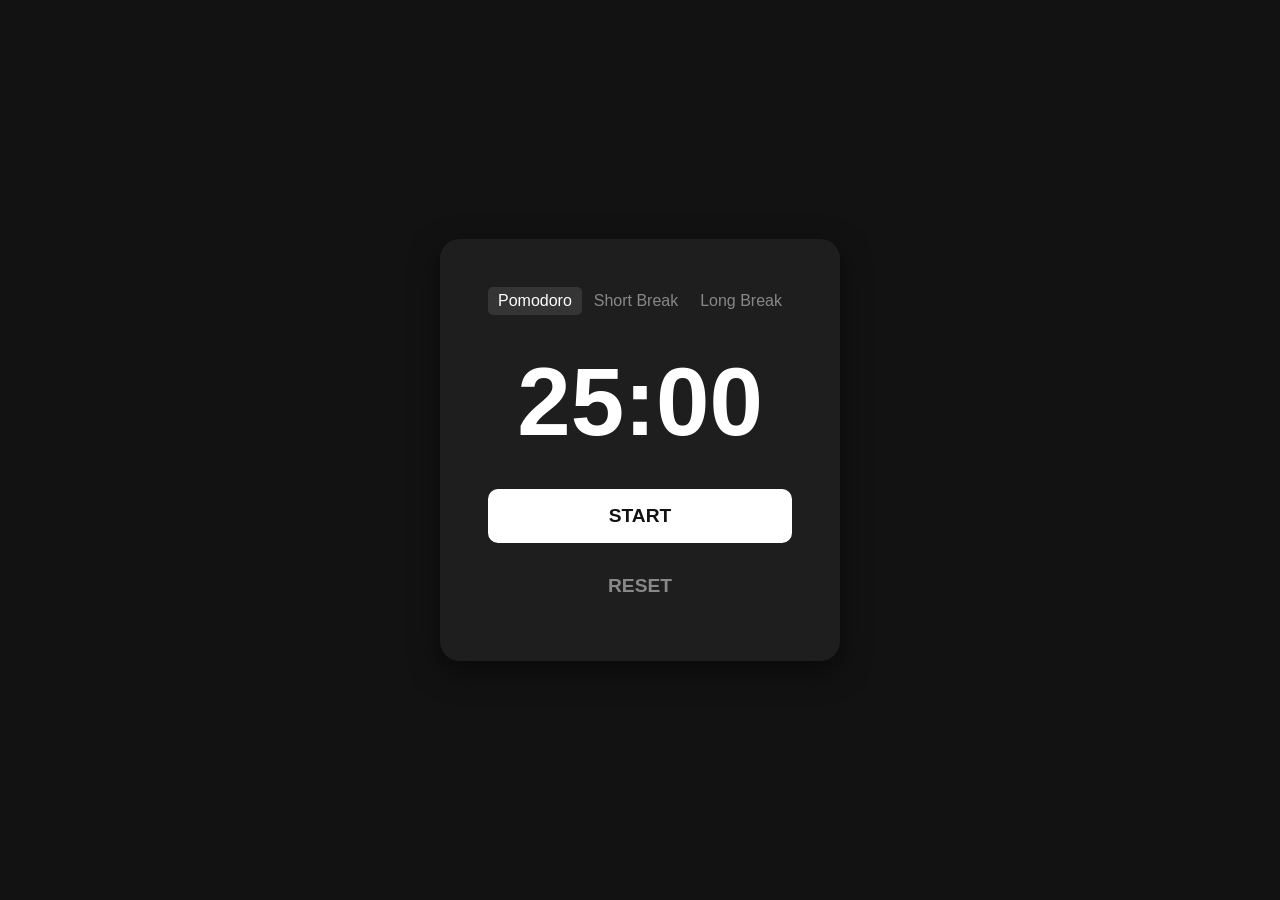
==== index.html @ 98752423 "Initial commit: Pomodoro App" ====
<!DOCTYPE html>
<html lang="ko">
<head>
    <meta charset="UTF-8">
    <meta name="viewport" content="width=device-width, initial-scale=1.0">
    <title>Tae's Pomodoro</title>
    <link rel="stylesheet" href="style.css">
</head>
<body>
    <div class="container">
        <div class="timer-box">
            <div class="mode-buttons">
                <button id="pomodoro" class="active">Pomodoro</button>
                <button id="short-break">Short Break</button>
                <button id="long-break">Long Break</button>
            </div>
            <div class="timer-display">
                <span id="minutes">25</span>:<span id="seconds">00</span>
            </div>
            <div class="controls">
                <button id="start-pause">START</button>
                <button id="reset">RESET</button>
            </div>
        </div>
    </div>
    <script src="script.js"></script>
</body>
</html>
---- style.css ----
:root {
    --bg-color: #121212;
    --box-bg: #1e1e1e;
    --text-primary: #ffffff;
    --accent-color: #ff5252;
    --btn-hover: #ff7675;
}

* {
    margin: 0;
    padding: 0;
    box-sizing: border-box;
}

body {
    font-family: -apple-system, BlinkMacSystemFont, "Segoe UI", Roboto, Helvetica, Arial, sans-serif;
    background-color: var(--bg-color);
    color: var(--text-primary);
    display: flex;
    justify-content: center;
    align-items: center;
    height: 100vh;
}

.container {
    text-align: center;
}

.timer-box {
    background-color: var(--box-bg);
    padding: 3rem;
    border-radius: 20px;
    box-shadow: 0 10px 30px rgba(0, 0, 0, 0.5);
    width: 400px;
}

.mode-buttons {
    display: flex;
    justify-content: space-between;
    margin-bottom: 2rem;
}

.mode-buttons button {
    background: transparent;
    border: none;
    color: #888;
    font-size: 1rem;
    cursor: pointer;
    padding: 5px 10px;
    border-radius: 5px;
    transition: all 0.3s;
}

.mode-buttons button.active {
    color: var(--text-primary);
    background-color: rgba(255, 255, 255, 0.1);
}

.timer-display {
    font-size: 6rem;
    font-weight: bold;
    margin-bottom: 2rem;
    font-variant-numeric: tabular-nums;
}

.controls {
    display: flex;
    flex-direction: column;
    gap: 1rem;
}

.controls button {
    padding: 1rem;
    font-size: 1.2rem;
    font-weight: bold;
    border: none;
    border-radius: 10px;
    cursor: pointer;
    transition: background 0.2s;
}

#start-pause {
    background-color: var(--text-primary);
    color: var(--bg-color);
}

#start-pause:hover {
    background-color: #e0e0e0;
}

#reset {
    background-color: transparent;
    color: #888;
}

#reset:hover {
    color: var(--text-primary);
}
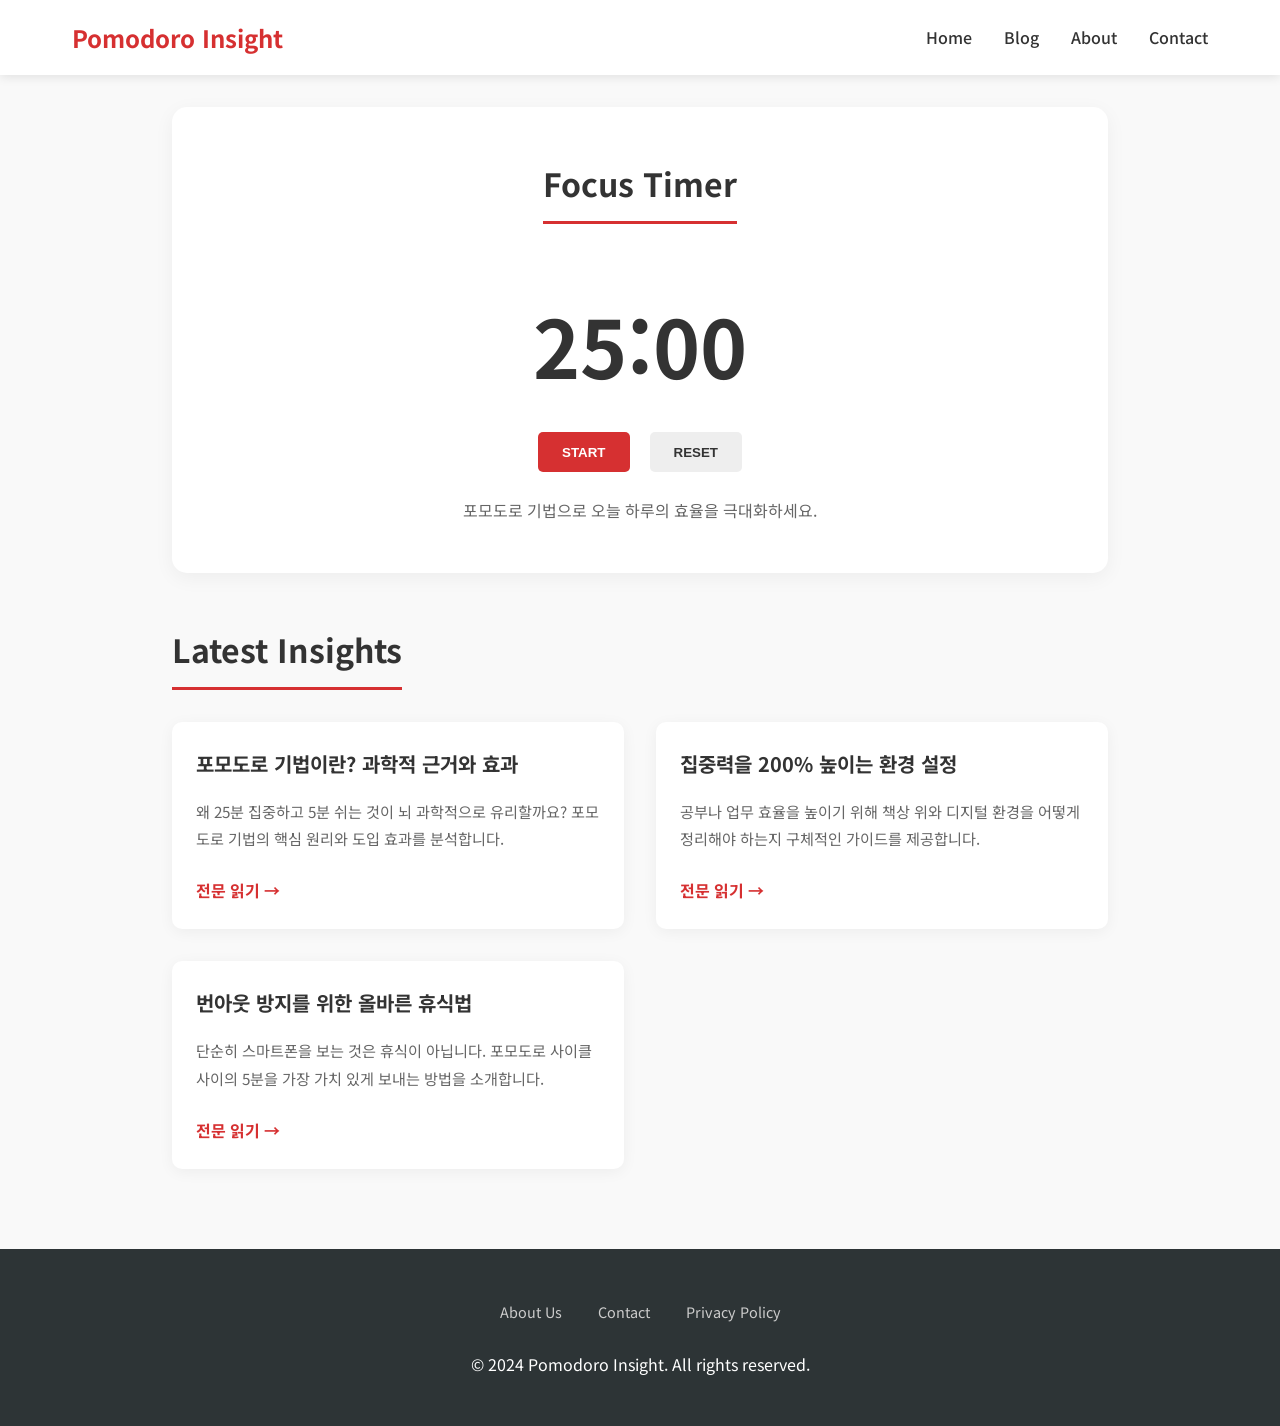
==== commit 7548e3d2: "Update site: AdSense optimized productivity blog with Pomodoro timer" ====
--- a/index.html
+++ b/index.html
@@ -3,26 +3,74 @@
 <head>
     <meta charset="UTF-8">
     <meta name="viewport" content="width=device-width, initial-scale=1.0">
-    <title>Tae's Pomodoro</title>
+    <meta name="description" content="집중력 향상을 위한 최고의 포모도로 타이머와 생산성 팁을 제공합니다.">
+    <title>생산성의 시작, 포모도로 타이머 | Pomodoro Insight</title>
     <link rel="stylesheet" href="style.css">
+    <link href="https://fonts.googleapis.com/css2?family=Noto+Sans+KR:wght@400;500;700&display=swap" rel="stylesheet">
 </head>
 <body>
-    <div class="container">
-        <div class="timer-box">
-            <div class="mode-buttons">
-                <button id="pomodoro" class="active">Pomodoro</button>
-                <button id="short-break">Short Break</button>
-                <button id="long-break">Long Break</button>
+    <header>
+        <nav>
+            <a href="index.html" class="logo">Pomodoro Insight</a>
+            <ul>
+                <li><a href="index.html">Home</a></li>
+                <li><a href="blog.html">Blog</a></li>
+                <li><a href="about.html">About</a></li>
+                <li><a href="contact.html">Contact</a></li>
+            </ul>
+        </nav>
+    </header>
+
+    <main>
+        <section class="hero">
+            <h1 class="section-title">Focus Timer</h1>
+            <div class="timer-container">
+                <div id="timer-display">25:00</div>
+                <div class="timer-controls">
+                    <button id="start-btn" class="btn-primary">START</button>
+                    <button id="reset-btn" class="btn-secondary">RESET</button>
+                </div>
             </div>
-            <div class="timer-display">
-                <span id="minutes">25</span>:<span id="seconds">00</span>
+            <p style="margin-top: 1.5rem; color: #666;">포모도로 기법으로 오늘 하루의 효율을 극대화하세요.</p>
+        </section>
+
+        <section>
+            <h2 class="section-title">Latest Insights</h2>
+            <div class="blog-grid">
+                <article class="blog-card">
+                    <div class="blog-content">
+                        <h3>포모도로 기법이란? 과학적 근거와 효과</h3>
+                        <p>왜 25분 집중하고 5분 쉬는 것이 뇌 과학적으로 유리할까요? 포모도로 기법의 핵심 원리와 도입 효과를 분석합니다.</p>
+                        <a href="posts/post-1.html" class="read-more">전문 읽기 &rarr;</a>
+                    </div>
+                </article>
+                <article class="blog-card">
+                    <div class="blog-content">
+                        <h3>집중력을 200% 높이는 환경 설정</h3>
+                        <p>공부나 업무 효율을 높이기 위해 책상 위와 디지털 환경을 어떻게 정리해야 하는지 구체적인 가이드를 제공합니다.</p>
+                        <a href="posts/post-2.html" class="read-more">전문 읽기 &rarr;</a>
+                    </div>
+                </article>
+                <article class="blog-card">
+                    <div class="blog-content">
+                        <h3>번아웃 방지를 위한 올바른 휴식법</h3>
+                        <p>단순히 스마트폰을 보는 것은 휴식이 아닙니다. 포모도로 사이클 사이의 5분을 가장 가치 있게 보내는 방법을 소개합니다.</p>
+                        <a href="posts/post-3.html" class="read-more">전문 읽기 &rarr;</a>
+                    </div>
+                </article>
             </div>
-            <div class="controls">
-                <button id="start-pause">START</button>
-                <button id="reset">RESET</button>
-            </div>
+        </section>
+    </main>
+
+    <footer>
+        <div class="footer-links">
+            <a href="about.html">About Us</a>
+            <a href="contact.html">Contact</a>
+            <a href="privacy.html">Privacy Policy</a>
         </div>
-    </div>
+        <p>&copy; 2024 Pomodoro Insight. All rights reserved.</p>
+    </footer>
+
     <script src="script.js"></script>
 </body>
 </html>
--- a/style.css
+++ b/style.css
@@ -1,9 +1,10 @@
 :root {
-    --bg-color: #121212;
-    --box-bg: #1e1e1e;
-    --text-primary: #ffffff;
-    --accent-color: #ff5252;
-    --btn-hover: #ff7675;
+    --primary-color: #2d3436;
+    --accent-color: #d63031;
+    --bg-color: #f9f9f9;
+    --text-color: #333;
+    --card-bg: #ffffff;
+    --nav-bg: #ffffff;
 }
 
 * {
@@ -13,86 +14,164 @@
 }
 
 body {
-    font-family: -apple-system, BlinkMacSystemFont, "Segoe UI", Roboto, Helvetica, Arial, sans-serif;
+    font-family: 'Noto Sans KR', sans-serif;
+    line-height: 1.8;
+    color: var(--text-color);
     background-color: var(--bg-color);
-    color: var(--text-primary);
-    display: flex;
-    justify-content: center;
-    align-items: center;
-    height: 100vh;
 }
 
-.container {
+header {
+    background: var(--nav-bg);
+    box-shadow: 0 2px 10px rgba(0,0,0,0.1);
+    position: sticky;
+    top: 0;
+    z-index: 1000;
+}
+
+nav {
+    max-width: 1200px;
+    margin: 0 auto;
+    display: flex;
+    justify-content: space-between;
+    align-items: center;
+    padding: 1rem 2rem;
+}
+
+.logo {
+    font-size: 1.5rem;
+    font-weight: bold;
+    color: var(--accent-color);
+    text-decoration: none;
+}
+
+nav ul {
+    display: flex;
+    list-style: none;
+}
+
+nav ul li {
+    margin-left: 2rem;
+}
+
+nav ul li a {
+    text-decoration: none;
+    color: var(--text-color);
+    font-weight: 500;
+    transition: color 0.3s;
+}
+
+nav ul li a:hover {
+    color: var(--accent-color);
+}
+
+main {
+    max-width: 1000px;
+    margin: 2rem auto;
+    padding: 0 2rem;
+}
+
+.section-title {
+    font-size: 2rem;
+    margin-bottom: 2rem;
+    text-align: center;
+    border-bottom: 3px solid var(--accent-color);
+    display: inline-block;
+    padding-bottom: 0.5rem;
+}
+
+.hero {
+    background: var(--card-bg);
+    padding: 3rem;
+    border-radius: 15px;
+    box-shadow: 0 5px 20px rgba(0,0,0,0.05);
+    margin-bottom: 3rem;
     text-align: center;
 }
 
-.timer-box {
-    background-color: var(--box-bg);
-    padding: 3rem;
-    border-radius: 20px;
-    box-shadow: 0 10px 30px rgba(0, 0, 0, 0.5);
-    width: 400px;
+.blog-grid {
+    display: grid;
+    grid-template-columns: repeat(auto-fit, minmax(300px, 1fr));
+    gap: 2rem;
 }
 
-.mode-buttons {
-    display: flex;
-    justify-content: space-between;
-    margin-bottom: 2rem;
+.blog-card {
+    background: var(--card-bg);
+    border-radius: 10px;
+    overflow: hidden;
+    box-shadow: 0 3px 15px rgba(0,0,0,0.05);
+    transition: transform 0.3s;
 }
 
-.mode-buttons button {
-    background: transparent;
-    border: none;
-    color: #888;
-    font-size: 1rem;
-    cursor: pointer;
-    padding: 5px 10px;
-    border-radius: 5px;
-    transition: all 0.3s;
+.blog-card:hover {
+    transform: translateY(-5px);
 }
 
-.mode-buttons button.active {
-    color: var(--text-primary);
-    background-color: rgba(255, 255, 255, 0.1);
+.blog-content {
+    padding: 1.5rem;
 }
 
-.timer-display {
-    font-size: 6rem;
-    font-weight: bold;
-    margin-bottom: 2rem;
-    font-variant-numeric: tabular-nums;
+.blog-content h3 {
+    margin-bottom: 1rem;
+    font-size: 1.25rem;
 }
 
-.controls {
-    display: flex;
-    flex-direction: column;
-    gap: 1rem;
+.blog-content p {
+    font-size: 0.95rem;
+    color: #666;
+    margin-bottom: 1.5rem;
 }
 
-.controls button {
-    padding: 1rem;
-    font-size: 1.2rem;
+.read-more {
+    color: var(--accent-color);
+    text-decoration: none;
     font-weight: bold;
-    border: none;
-    border-radius: 10px;
-    cursor: pointer;
-    transition: background 0.2s;
 }
 
-#start-pause {
-    background-color: var(--text-primary);
-    color: var(--bg-color);
+footer {
+    background: var(--primary-color);
+    color: #fff;
+    padding: 3rem 2rem;
+    margin-top: 5rem;
+    text-align: center;
 }
 
-#start-pause:hover {
-    background-color: #e0e0e0;
+.footer-links {
+    margin-bottom: 1.5rem;
 }
 
-#reset {
-    background-color: transparent;
-    color: #888;
+.footer-links a {
+    color: #ccc;
+    text-decoration: none;
+    margin: 0 1rem;
+    font-size: 0.9rem;
 }
 
-#reset:hover {
-    color: var(--text-primary);
+/* Timer Styles */
+.timer-container {
+    max-width: 400px;
+    margin: 0 auto;
 }
+
+#timer-display {
+    font-size: 5rem;
+    font-weight: bold;
+    margin: 1rem 0;
+}
+
+.timer-controls button {
+    padding: 0.8rem 1.5rem;
+    margin: 0 0.5rem;
+    border: none;
+    border-radius: 5px;
+    cursor: pointer;
+    font-weight: bold;
+}
+
+.btn-primary { background: var(--accent-color); color: white; }
+.btn-secondary { background: #eee; color: #333; }
+
+@media (max-width: 768px) {
+    nav { flex-direction: column; }
+    nav ul { margin-top: 1rem; }
+    nav ul li { margin: 0 1rem; }
+}
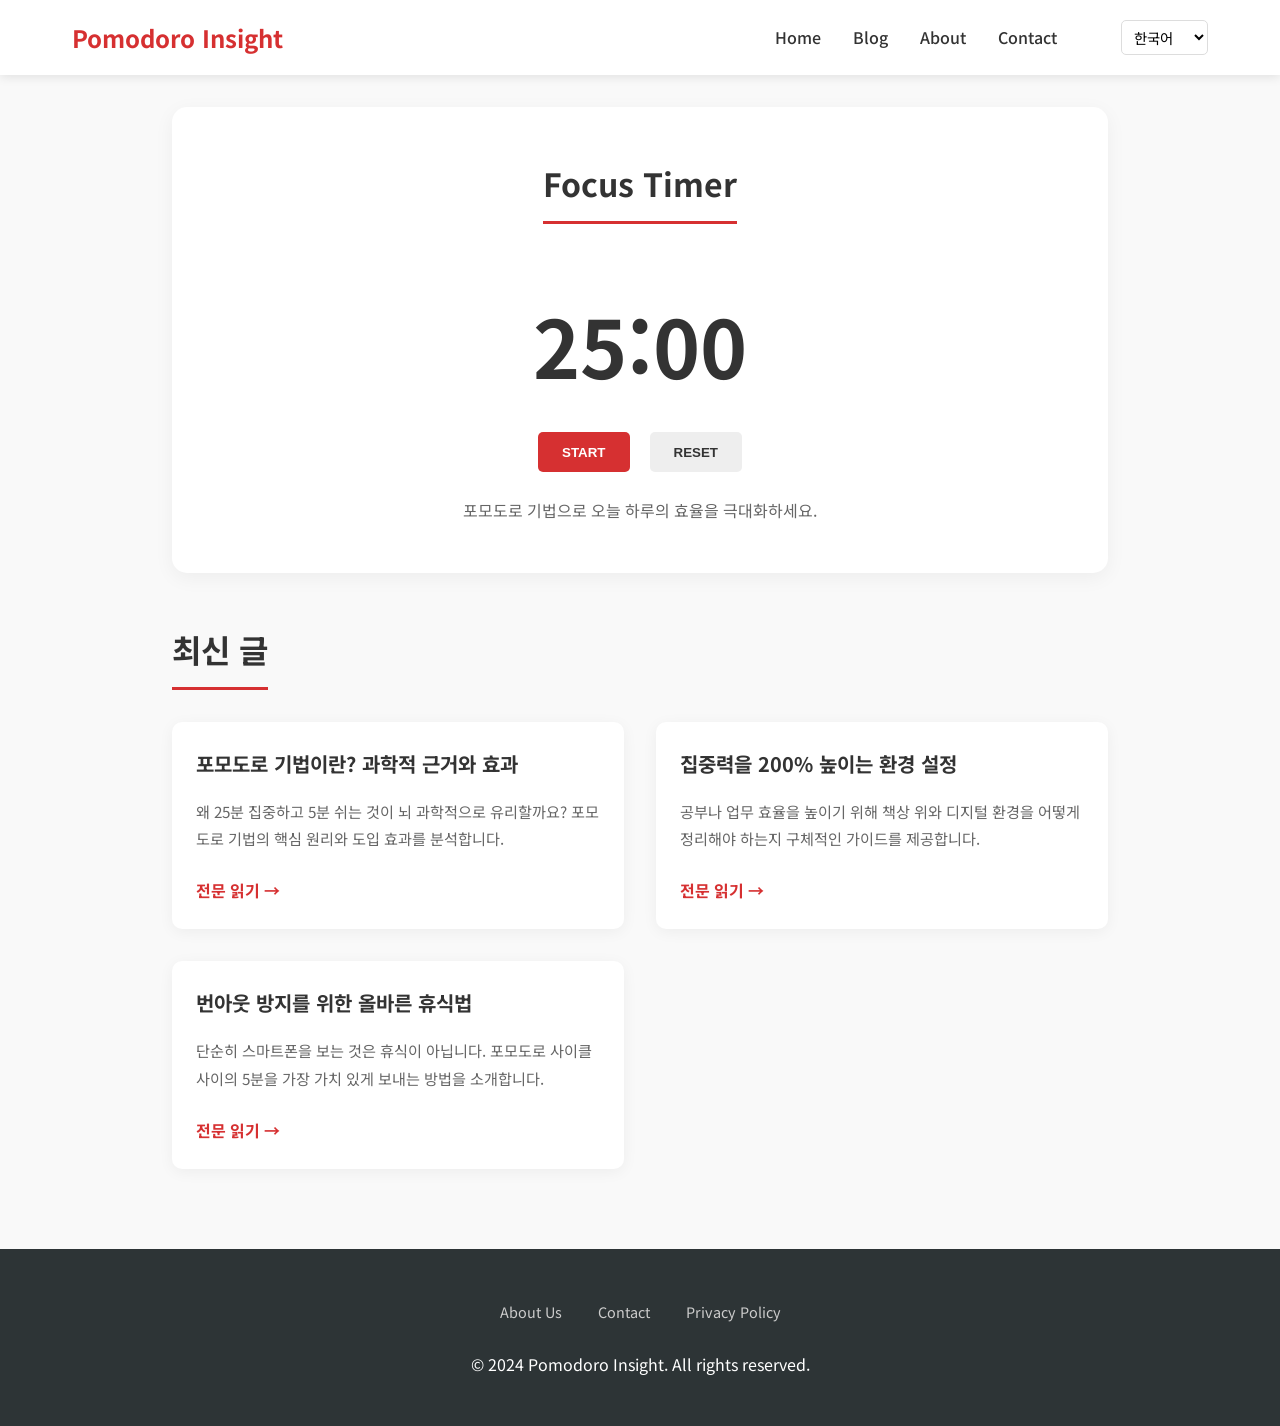
==== commit d6f2dbcd: "Add language selector (KO/EN) to navigation" ====
--- a/index.html
+++ b/index.html
@@ -17,6 +17,12 @@
                 <li><a href="blog.html">Blog</a></li>
                 <li><a href="about.html">About</a></li>
                 <li><a href="contact.html">Contact</a></li>
+                <li>
+                    <select id="lang-select" class="lang-selector">
+                        <option value="ko" selected>한국어</option>
+                        <option value="en">English</option>
+                    </select>
+                </li>
             </ul>
         </nav>
     </header>
--- a/style.css
+++ b/style.css
@@ -47,6 +47,23 @@
 nav ul {
     display: flex;
     list-style: none;
+    align-items: center;
+}
+
+.lang-selector {
+    margin-left: 2rem;
+    padding: 0.3rem 0.5rem;
+    border: 1px solid #ddd;
+    border-radius: 5px;
+    background: white;
+    font-family: inherit;
+    font-size: 0.9rem;
+    cursor: pointer;
+    outline: none;
+}
+
+.lang-selector:hover {
+    border-color: var(--accent-color);
 }
 
 nav ul li {
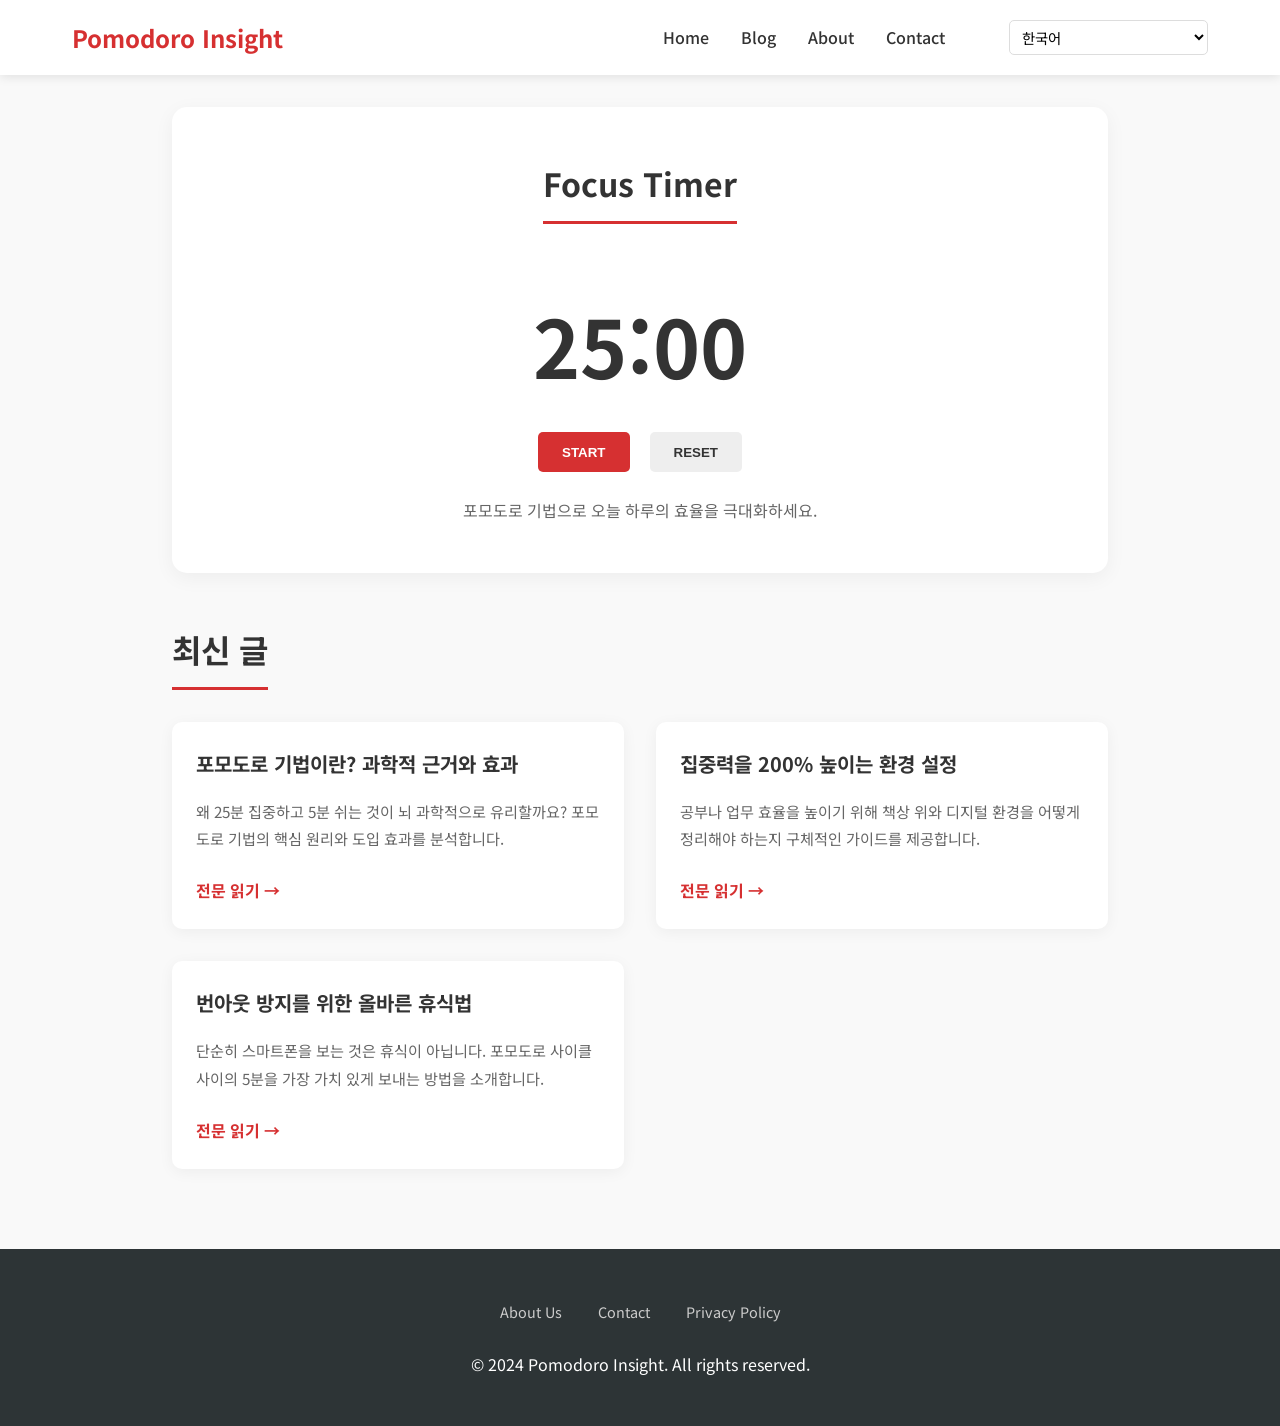
==== commit d4bff496: "Add support for 12 languages including Hindi" ====
--- a/index.html
+++ b/index.html
@@ -21,6 +21,16 @@
                     <select id="lang-select" class="lang-selector">
                         <option value="ko" selected>한국어</option>
                         <option value="en">English</option>
+                        <option value="hi">हिन्दी (Hindi)</option>
+                        <option value="ja">日本語 (Japanese)</option>
+                        <option value="zh">中文 (Chinese)</option>
+                        <option value="es">Español (Spanish)</option>
+                        <option value="fr">Français (French)</option>
+                        <option value="de">Deutsch (German)</option>
+                        <option value="ru">Русский (Russian)</option>
+                        <option value="pt">Português (Portuguese)</option>
+                        <option value="vi">Tiếng Việt (Vietnamese)</option>
+                        <option value="ar">العربية (Arabic)</option>
                     </select>
                 </li>
             </ul>
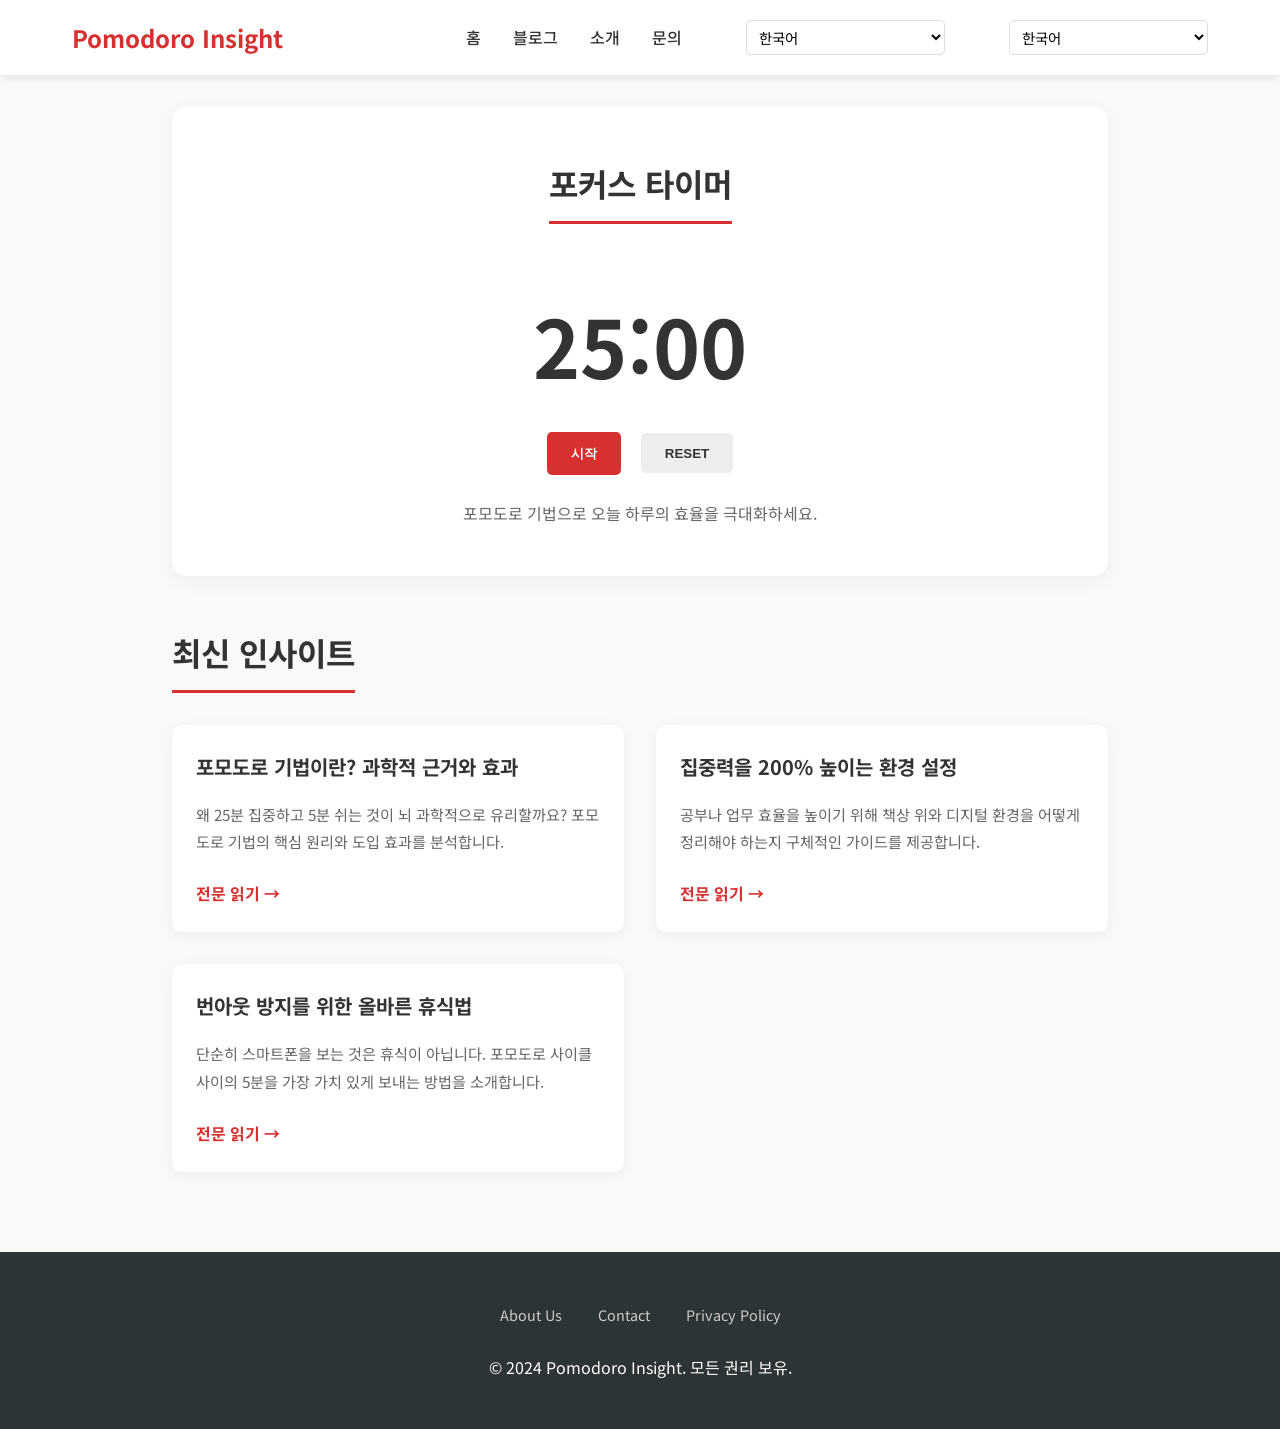
==== commit 7b04a8aa: "Full multi-language support across all pages" ====
--- a/index.html
+++ b/index.html
@@ -1,12 +1,18 @@
 <!DOCTYPE html>
 <html lang="ko">
 <head>
+    <script async src="https://pagead2.googlesyndication.com/pagead/js/adsbygoogle.js?client=ca-pub-3034199051152303" crossorigin="anonymous"></script>
+    <meta name="google-adsense-account" content="ca-pub-3034199051152303">
     <meta charset="UTF-8">
     <meta name="viewport" content="width=device-width, initial-scale=1.0">
     <meta name="description" content="집중력 향상을 위한 최고의 포모도로 타이머와 생산성 팁을 제공합니다.">
+    <script async src="https://pagead2.googlesyndication.com/pagead/js/adsbygoogle.js?client=ca-pub-3034199051152303" crossorigin="anonymous"></script>
+    <meta name="google-adsense-account" content="ca-pub-3034199051152303">
     <title>생산성의 시작, 포모도로 타이머 | Pomodoro Insight</title>
     <link rel="stylesheet" href="style.css">
     <link href="https://fonts.googleapis.com/css2?family=Noto+Sans+KR:wght@400;500;700&display=swap" rel="stylesheet">
+    <script async src="https://pagead2.googlesyndication.com/pagead/js/adsbygoogle.js?client=ca-pub-3034199051152303" crossorigin="anonymous"></script>
+    <meta name="google-adsense-account" content="ca-pub-3034199051152303">
 </head>
 <body>
     <header>
@@ -20,6 +26,22 @@
                 <li>
                     <select id="lang-select" class="lang-selector">
                         <option value="ko" selected>한국어</option>
+                        <option value="en">English</option>
+                        <option value="hi">हिन्दी (Hindi)</option>
+                        <option value="ja">日本語 (Japanese)</option>
+                        <option value="zh">中文 (Chinese)</option>
+                        <option value="es">Español (Spanish)</option>
+                        <option value="fr">Français (French)</option>
+                        <option value="de">Deutsch (German)</option>
+                        <option value="ru">Русский (Russian)</option>
+                        <option value="pt">Português (Portuguese)</option>
+                        <option value="vi">Tiếng Việt (Vietnamese)</option>
+                        <option value="ar">العربية (Arabic)</option>
+                    </select>
+                </li>
+                            <li>
+                    <select id="lang-select" class="lang-selector">
+                        <option value="ko">한국어</option>
                         <option value="en">English</option>
                         <option value="hi">हिन्दी (Hindi)</option>
                         <option value="ja">日本語 (Japanese)</option>
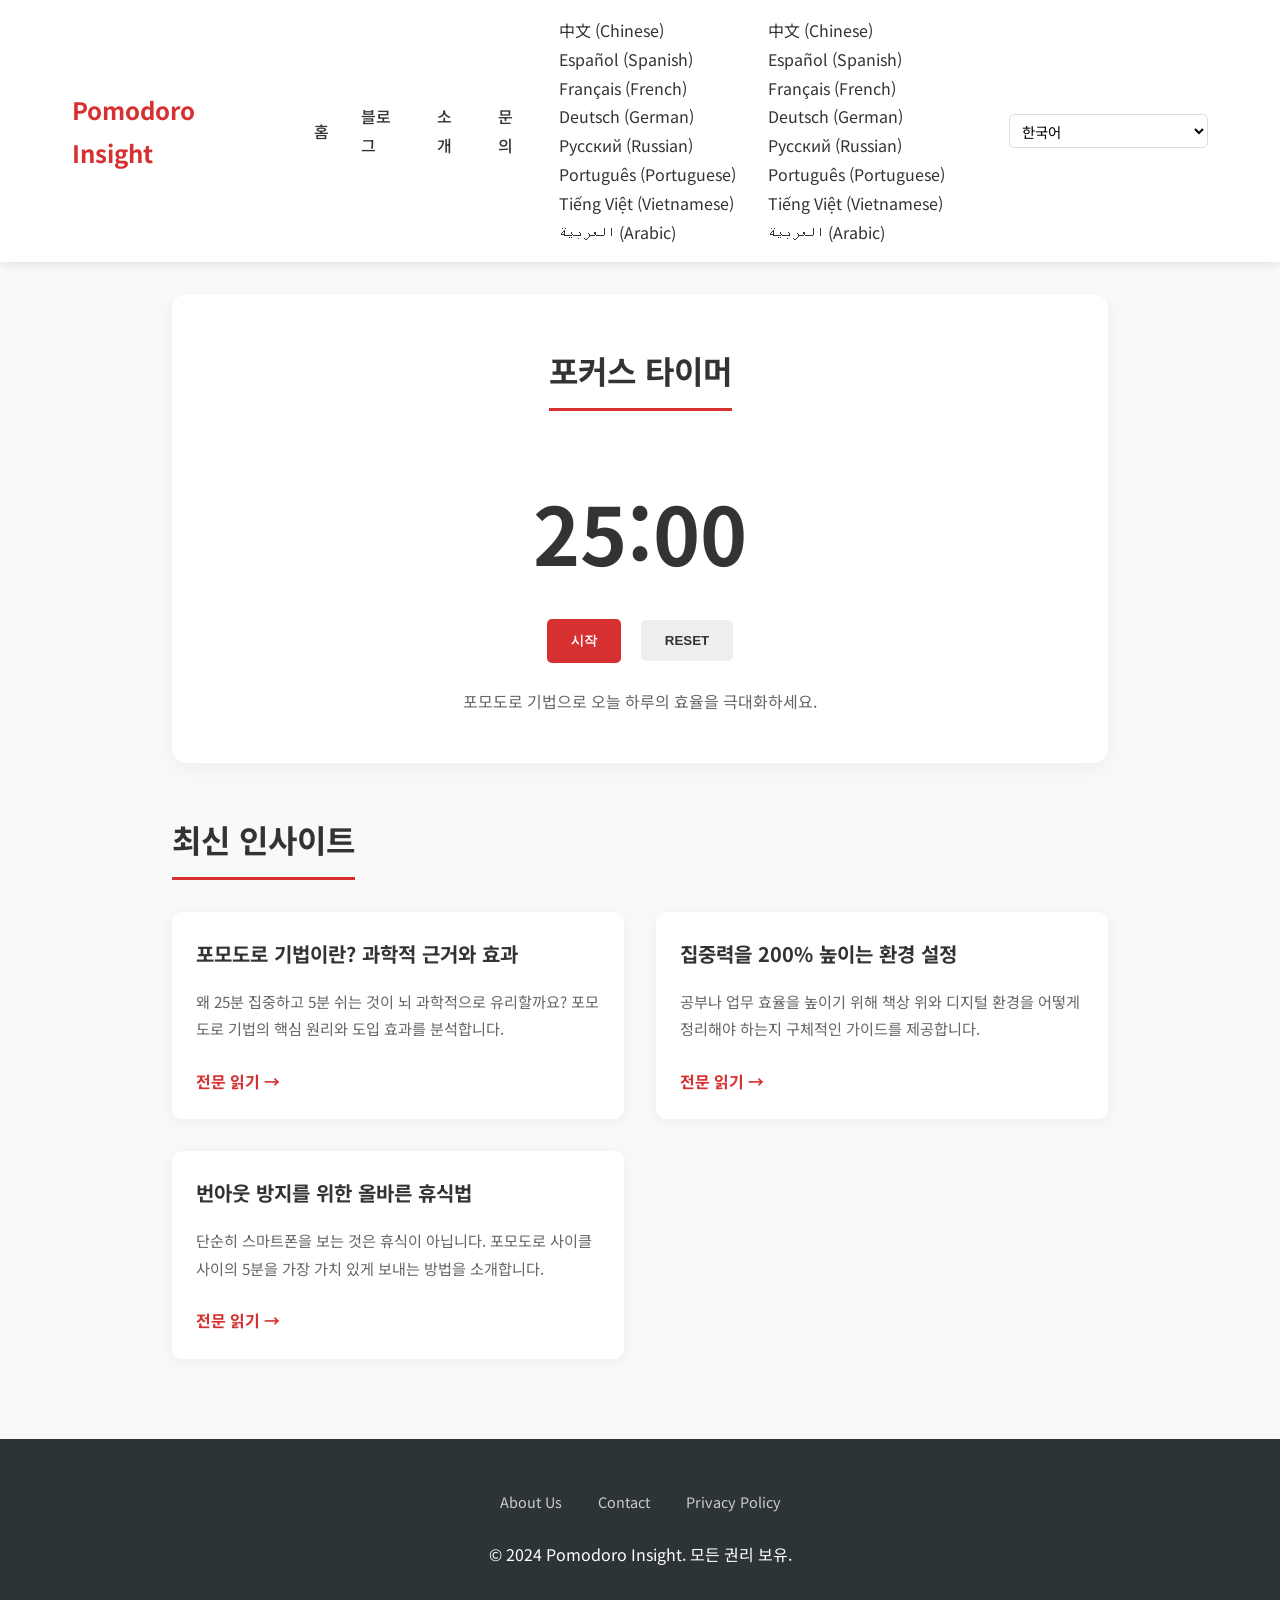
==== commit 01e3d121: "Fix duplicate language selectors and improve language persistence across pages" ====
--- a/index.html
+++ b/index.html
@@ -24,11 +24,17 @@
                 <li><a href="about.html">About</a></li>
                 <li><a href="contact.html">Contact</a></li>
                 <li>
-                    <select id="lang-select" class="lang-selector">
-                        <option value="ko" selected>한국어</option>
-                        <option value="en">English</option>
-                        <option value="hi">हिन्दी (Hindi)</option>
-                        <option value="ja">日本語 (Japanese)</option>
+                        <option value="zh">中文 (Chinese)</option>
+                        <option value="es">Español (Spanish)</option>
+                        <option value="fr">Français (French)</option>
+                        <option value="de">Deutsch (German)</option>
+                        <option value="ru">Русский (Russian)</option>
+                        <option value="pt">Português (Portuguese)</option>
+                        <option value="vi">Tiếng Việt (Vietnamese)</option>
+                        <option value="ar">العربية (Arabic)</option>
+                    </select>
+                </li>
+                            <li>
                         <option value="zh">中文 (Chinese)</option>
                         <option value="es">Español (Spanish)</option>
                         <option value="fr">Français (French)</option>
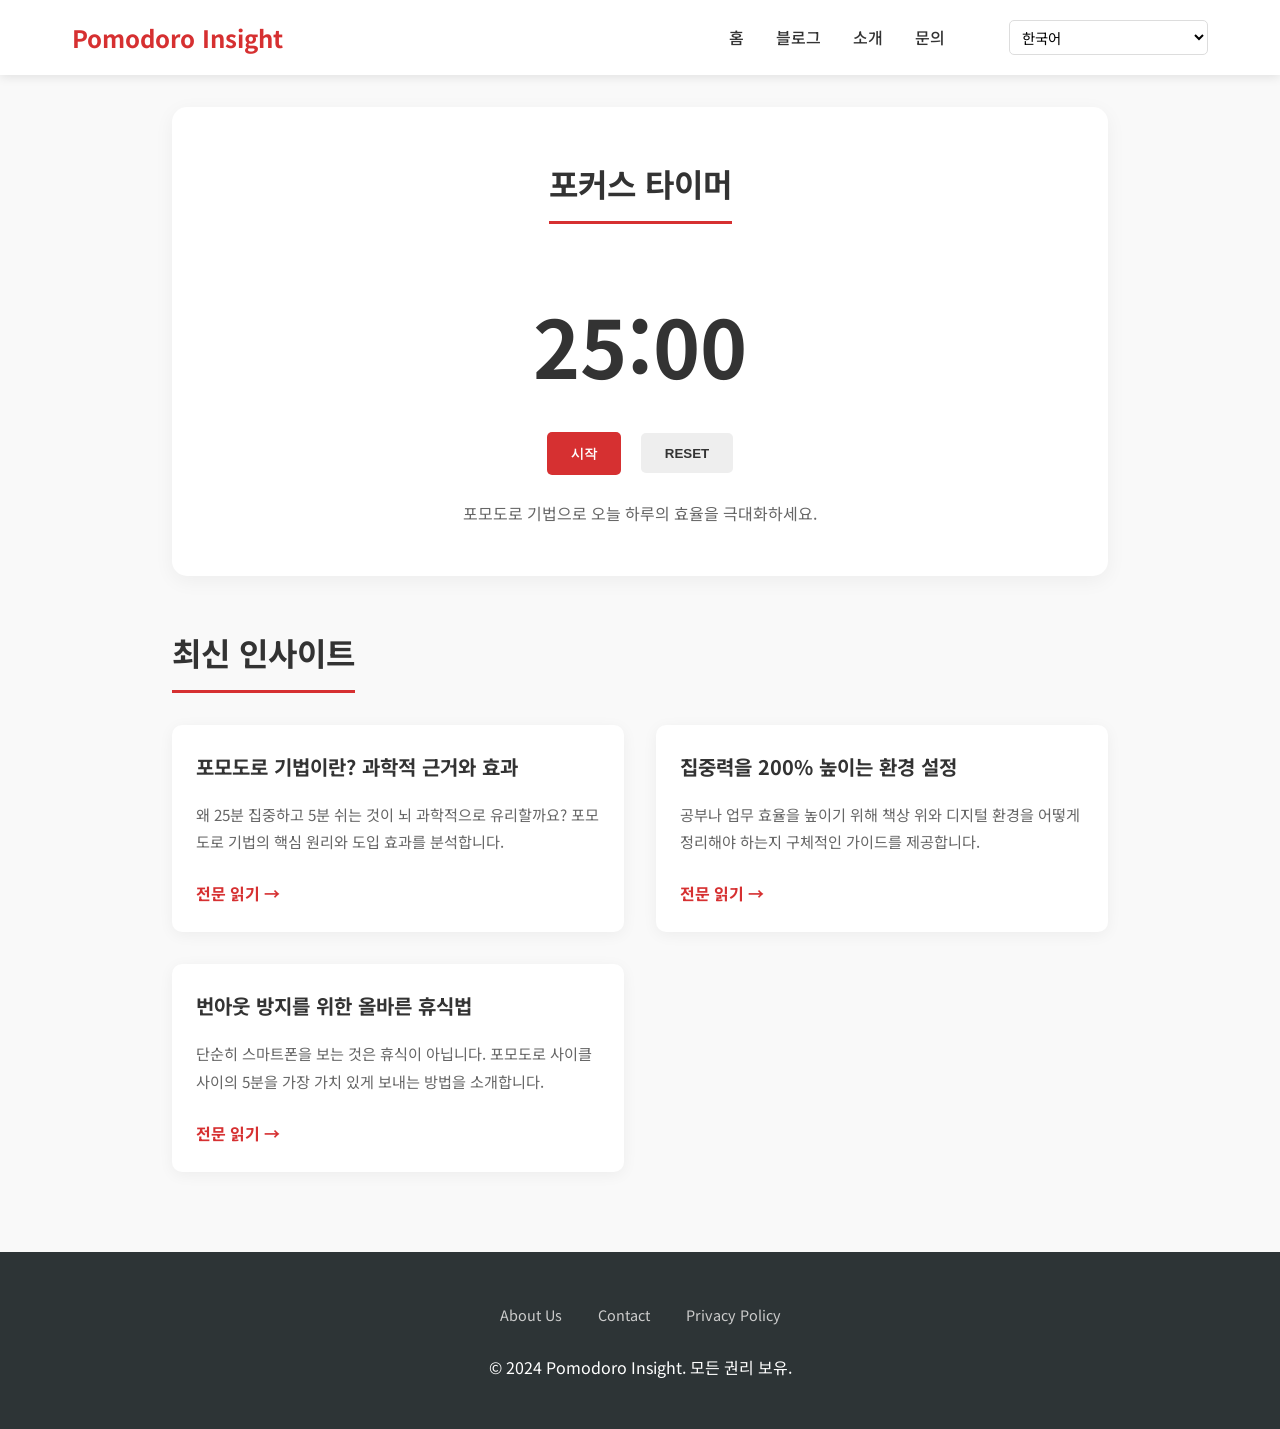
==== commit f068ce19: "Fix duplicate language selector and clean up HTML structure" ====
--- a/index.html
+++ b/index.html
@@ -1,8 +1,6 @@
 <!DOCTYPE html>
 <html lang="ko">
 <head>
-    <script async src="https://pagead2.googlesyndication.com/pagead/js/adsbygoogle.js?client=ca-pub-3034199051152303" crossorigin="anonymous"></script>
-    <meta name="google-adsense-account" content="ca-pub-3034199051152303">
     <meta charset="UTF-8">
     <meta name="viewport" content="width=device-width, initial-scale=1.0">
     <meta name="description" content="집중력 향상을 위한 최고의 포모도로 타이머와 생산성 팁을 제공합니다.">
@@ -11,8 +9,6 @@
     <title>생산성의 시작, 포모도로 타이머 | Pomodoro Insight</title>
     <link rel="stylesheet" href="style.css">
     <link href="https://fonts.googleapis.com/css2?family=Noto+Sans+KR:wght@400;500;700&display=swap" rel="stylesheet">
-    <script async src="https://pagead2.googlesyndication.com/pagead/js/adsbygoogle.js?client=ca-pub-3034199051152303" crossorigin="anonymous"></script>
-    <meta name="google-adsense-account" content="ca-pub-3034199051152303">
 </head>
 <body>
     <header>
@@ -24,28 +20,6 @@
                 <li><a href="about.html">About</a></li>
                 <li><a href="contact.html">Contact</a></li>
                 <li>
-                        <option value="zh">中文 (Chinese)</option>
-                        <option value="es">Español (Spanish)</option>
-                        <option value="fr">Français (French)</option>
-                        <option value="de">Deutsch (German)</option>
-                        <option value="ru">Русский (Russian)</option>
-                        <option value="pt">Português (Portuguese)</option>
-                        <option value="vi">Tiếng Việt (Vietnamese)</option>
-                        <option value="ar">العربية (Arabic)</option>
-                    </select>
-                </li>
-                            <li>
-                        <option value="zh">中文 (Chinese)</option>
-                        <option value="es">Español (Spanish)</option>
-                        <option value="fr">Français (French)</option>
-                        <option value="de">Deutsch (German)</option>
-                        <option value="ru">Русский (Russian)</option>
-                        <option value="pt">Português (Portuguese)</option>
-                        <option value="vi">Tiếng Việt (Vietnamese)</option>
-                        <option value="ar">العربية (Arabic)</option>
-                    </select>
-                </li>
-                            <li>
                     <select id="lang-select" class="lang-selector">
                         <option value="ko">한국어</option>
                         <option value="en">English</option>
